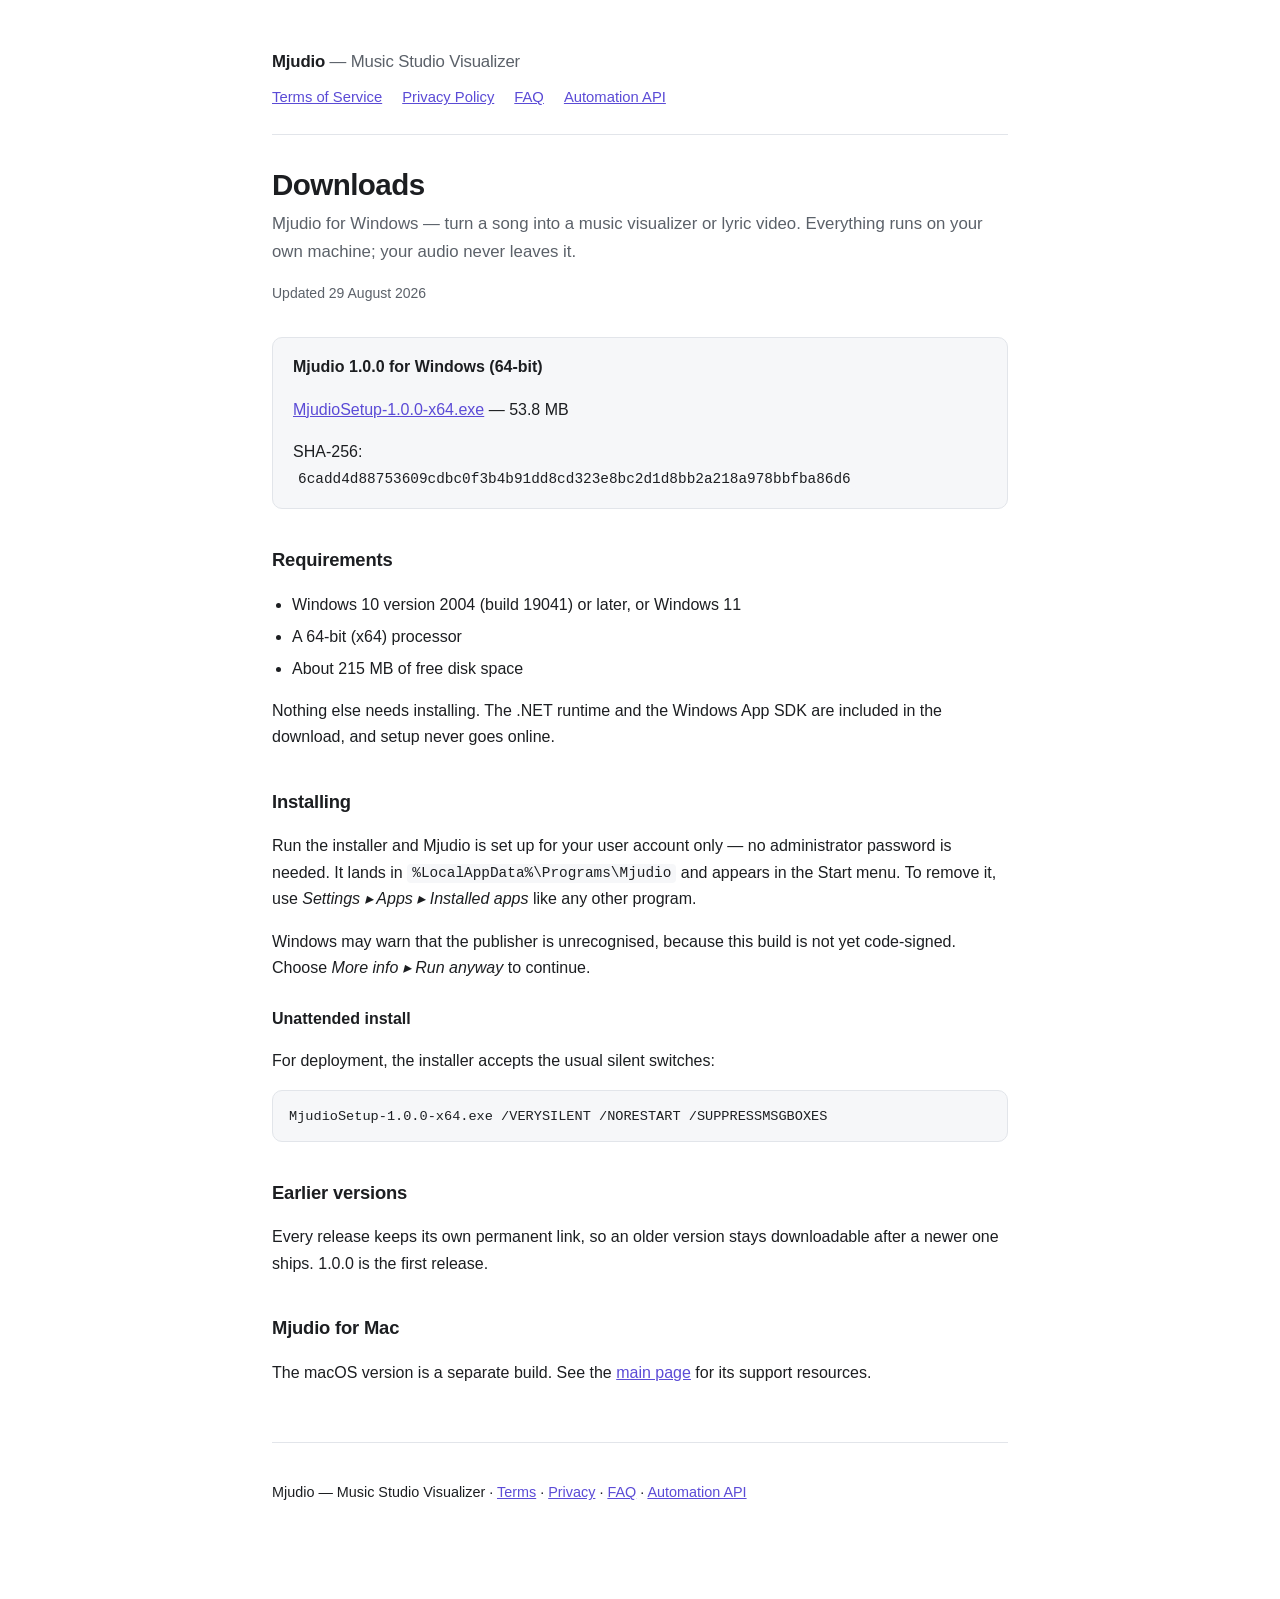
==== downloads/index.html @ e99daeb4 "Host the Mjudio for Windows 1.0.0 installer The Microsoft Store's EXE/MSI submission flow asks the d" ====
<!doctype html>
<html lang="en">
<head>
<meta charset="utf-8">
<meta name="viewport" content="width=device-width, initial-scale=1">
<title>Downloads — Mjudio</title>
<link rel="stylesheet" href="../style.css">
</head>
<body>
<div class="wrap">

<header>
  <a class="brand" href="../">Mjudio <span>— Music Studio Visualizer</span></a>
  <nav class="pages">
    <a href="../terms/">Terms of Service</a>
    <a href="../privacy/">Privacy Policy</a>
    <a href="../faq/">FAQ</a>
    <a href="../tutorial/">Automation API</a>
  </nav>
</header>

<h1>Downloads</h1>
<p class="lede">Mjudio for Windows — turn a song into a music visualizer or lyric video.
Everything runs on your own machine; your audio never leaves it.</p>
<p class="updated">Updated 29 August 2026</p>

<div class="card">
  <p><strong>Mjudio 1.0.0 for Windows (64-bit)</strong></p>
  <p><a href="1.0.0/MjudioSetup-1.0.0-x64.exe">MjudioSetup-1.0.0-x64.exe</a> — 53.8 MB</p>
  <p>SHA-256:<br>
     <code>6cadd4d88753609cdbc0f3b4b91dd8cd323e8bc2d1d8bb2a218a978bbfba86d6</code></p>
</div>

<h2>Requirements</h2>
<ul>
  <li>Windows 10 version 2004 (build 19041) or later, or Windows 11</li>
  <li>A 64-bit (x64) processor</li>
  <li>About 215 MB of free disk space</li>
</ul>
<p>Nothing else needs installing. The .NET runtime and the Windows App SDK are included in the
   download, and setup never goes online.</p>

<h2>Installing</h2>
<p>Run the installer and Mjudio is set up for your user account only — no administrator password
   is needed. It lands in <code>%LocalAppData%\Programs\Mjudio</code> and appears in the Start menu.
   To remove it, use <em>Settings ▸ Apps ▸ Installed apps</em> like any other program.</p>
<p>Windows may warn that the publisher is unrecognised, because this build is not yet
   code-signed. Choose <em>More info ▸ Run anyway</em> to continue.</p>

<h3>Unattended install</h3>
<p>For deployment, the installer accepts the usual silent switches:</p>
<pre><code>MjudioSetup-1.0.0-x64.exe /VERYSILENT /NORESTART /SUPPRESSMSGBOXES</code></pre>

<h2>Earlier versions</h2>
<p>Every release keeps its own permanent link, so an older version stays downloadable after a
   newer one ships. 1.0.0 is the first release.</p>

<h2>Mjudio for Mac</h2>
<p>The macOS version is a separate build. See the <a href="../">main page</a> for its support
   resources.</p>

<footer>
  <p>Mjudio — Music Studio Visualizer ·
     <a href="../terms/">Terms</a> ·
     <a href="../privacy/">Privacy</a> ·
     <a href="../faq/">FAQ</a> ·
     <a href="../tutorial/">Automation API</a></p>
</footer>

</div>
</body>
</html>
---- style.css ----
/* Shared styling for the Mjudio support pages. Plain CSS, no build step: these
   pages are served straight off GitHub Pages and must render with no network. */
:root {
  --bg: #ffffff;
  --surface: #f6f7f9;
  --text: #1c1e21;
  --muted: #5b6169;
  --rule: #e2e5ea;
  --accent: #5b4bd6;
}
@media (prefers-color-scheme: dark) {
  :root {
    --bg: #14151a;
    --surface: #1d1f26;
    --text: #ecedf0;
    --muted: #a2a8b4;
    --rule: #2c2f38;
    --accent: #9c8cff;
  }
}
* { box-sizing: border-box; }
body {
  margin: 0;
  padding: 0 1.25rem 5rem;
  background: var(--bg);
  color: var(--text);
  font: 16px/1.65 -apple-system, BlinkMacSystemFont, "Segoe UI", Roboto, Helvetica, Arial, sans-serif;
  -webkit-text-size-adjust: 100%;
}
.wrap { max-width: 46rem; margin: 0 auto; }
header { padding: 3rem 0 1.5rem; border-bottom: 1px solid var(--rule); margin-bottom: 2rem; }
.brand { font-size: 1.05rem; font-weight: 600; letter-spacing: -0.01em; text-decoration: none; color: var(--text); }
.brand span { color: var(--muted); font-weight: 400; }
h1 { font-size: 1.85rem; line-height: 1.25; letter-spacing: -0.02em; margin: 1.5rem 0 0.4rem; }
h2 { font-size: 1.15rem; letter-spacing: -0.01em; margin: 2.25rem 0 0.6rem; }
h3 { font-size: 1rem; margin: 1.5rem 0 0.35rem; }
p, li { color: var(--text); }
.lede { color: var(--muted); font-size: 1.05rem; margin-top: 0; }
.updated { color: var(--muted); font-size: 0.875rem; margin: 0 0 2rem; }
a { color: var(--accent); }
ul { padding-left: 1.25rem; }
li { margin: 0.35rem 0; }
code { background: var(--surface); padding: 0.1em 0.35em; border-radius: 4px; font-size: 0.9em; }
pre {
  background: var(--surface);
  border: 1px solid var(--rule);
  border-radius: 10px;
  padding: 0.9rem 1rem;
  margin: 1rem 0;
  overflow-x: auto;
  font-size: 0.85rem;
  line-height: 1.55;
}
pre code { background: none; padding: 0; font-size: inherit; }
.card { background: var(--surface); border: 1px solid var(--rule); border-radius: 10px; padding: 1rem 1.25rem; margin: 1.5rem 0; }
.card p:last-child { margin-bottom: 0; }
.card p:first-child { margin-top: 0; }
table { width: 100%; border-collapse: collapse; margin: 1rem 0; font-size: 0.95rem; }
th, td { text-align: left; padding: 0.55rem 0.6rem; border-bottom: 1px solid var(--rule); vertical-align: top; }
th { color: var(--muted); font-weight: 600; font-size: 0.85rem; text-transform: uppercase; letter-spacing: 0.04em; }
.tablewrap { overflow-x: auto; }
nav.pages { display: flex; flex-wrap: wrap; gap: 0.4rem 1.25rem; margin-top: 0.6rem; }
nav.pages a { font-size: 0.925rem; }
footer { margin-top: 3.5rem; padding-top: 1.5rem; border-top: 1px solid var(--rule); color: var(--muted); font-size: 0.9rem; }
footer a { color: var(--accent); }
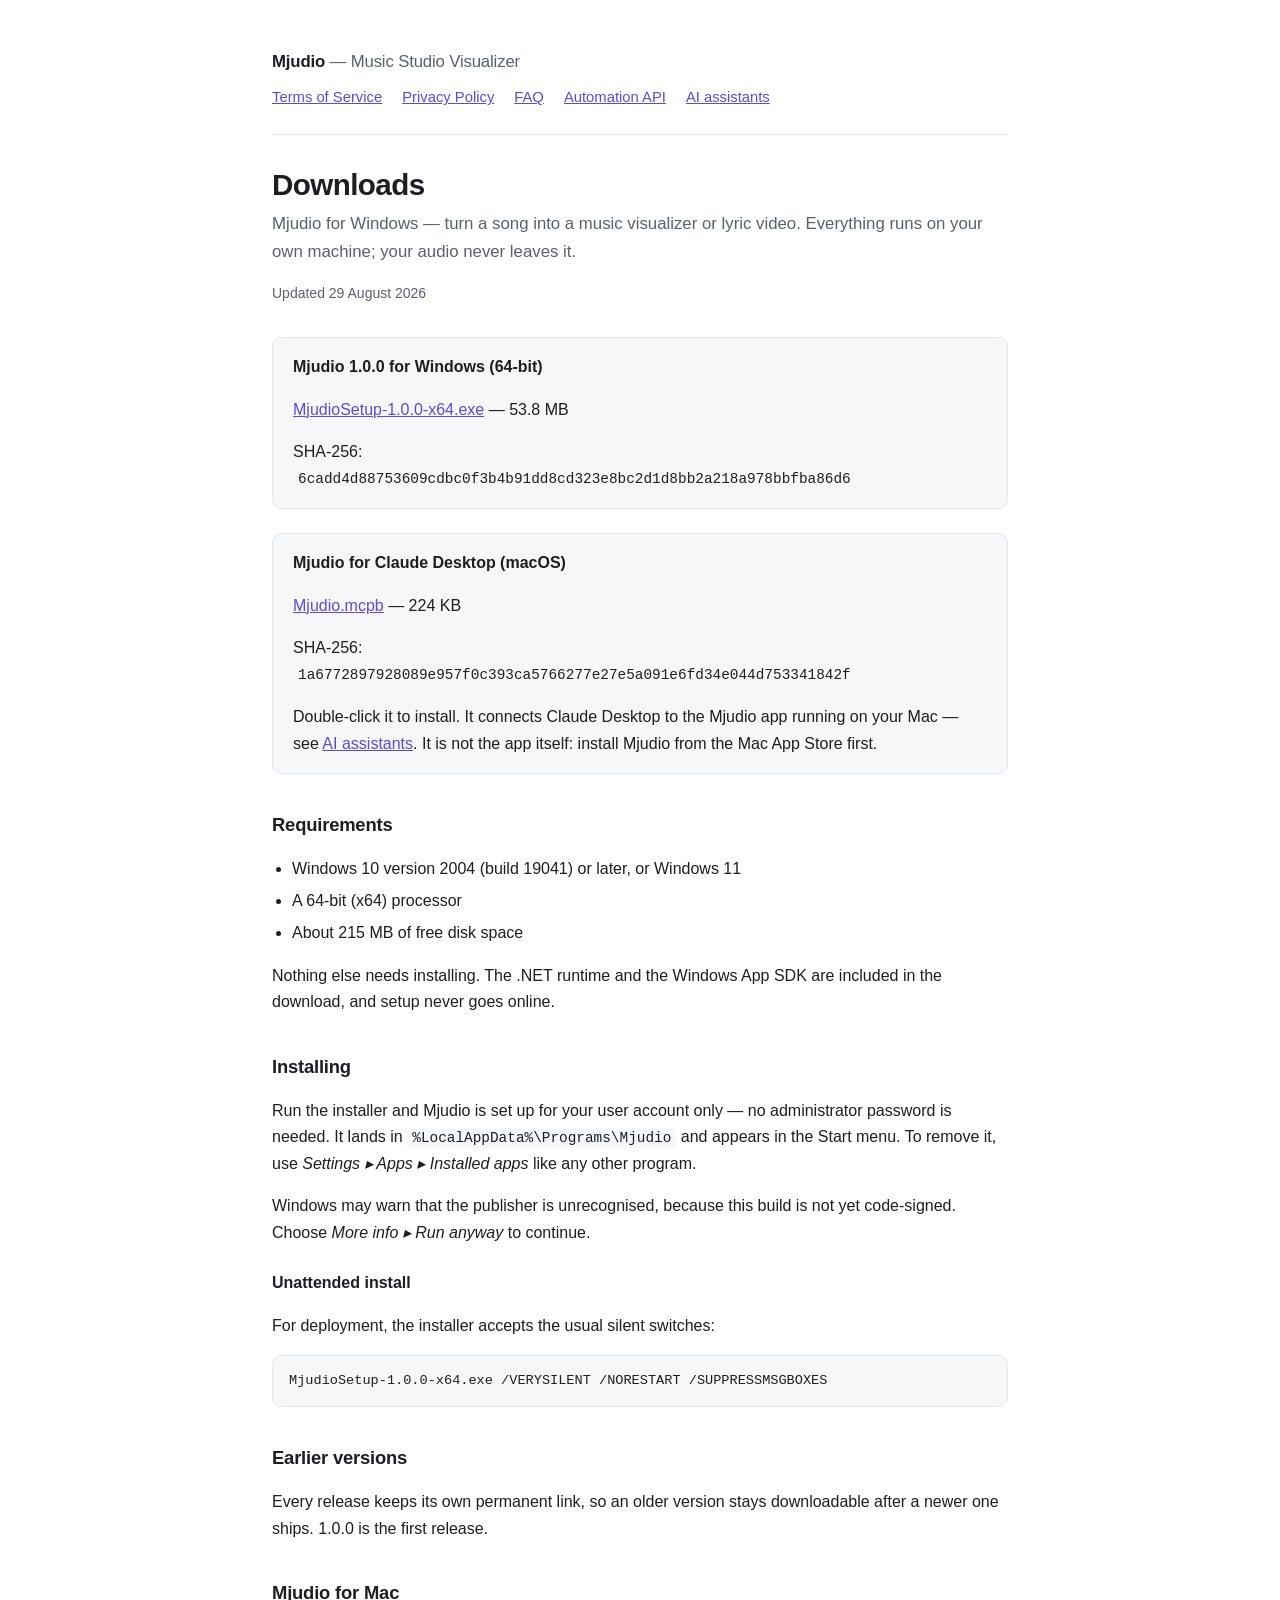
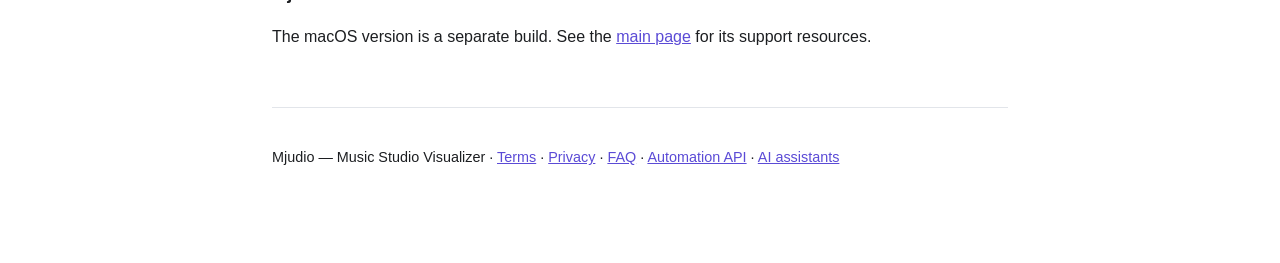
==== commit 6d755e55: "Add the AI assistants page and the Claude Desktop extension Mjudio 2.0 speaks the Model Context Prot" ====
--- a/downloads/index.html
+++ b/downloads/index.html
@@ -16,6 +16,7 @@
     <a href="../privacy/">Privacy Policy</a>
     <a href="../faq/">FAQ</a>
     <a href="../tutorial/">Automation API</a>
+    <a href="../mcp/">AI assistants</a>
   </nav>
 </header>
 
@@ -29,6 +30,16 @@
   <p><a href="1.0.0/MjudioSetup-1.0.0-x64.exe">MjudioSetup-1.0.0-x64.exe</a> — 53.8 MB</p>
   <p>SHA-256:<br>
      <code>6cadd4d88753609cdbc0f3b4b91dd8cd323e8bc2d1d8bb2a218a978bbfba86d6</code></p>
+</div>
+
+<div class="card">
+  <p><strong>Mjudio for Claude Desktop (macOS)</strong></p>
+  <p><a href="Mjudio.mcpb">Mjudio.mcpb</a> — 224 KB</p>
+  <p>SHA-256:<br>
+     <code>1a6772897928089e957f0c393ca5766277e27e5a091e6fd34e044d753341842f</code></p>
+  <p>Double-click it to install. It connects Claude Desktop to the Mjudio app running on your
+     Mac — see <a href="../mcp/">AI assistants</a>. It is not the app itself: install Mjudio
+     from the Mac App Store first.</p>
 </div>
 
 <h2>Requirements</h2>
@@ -64,7 +75,8 @@
      <a href="../terms/">Terms</a> ·
      <a href="../privacy/">Privacy</a> ·
      <a href="../faq/">FAQ</a> ·
-     <a href="../tutorial/">Automation API</a></p>
+     <a href="../tutorial/">Automation API</a> ·
+     <a href="../mcp/">AI assistants</a></p>
 </footer>
 
 </div>
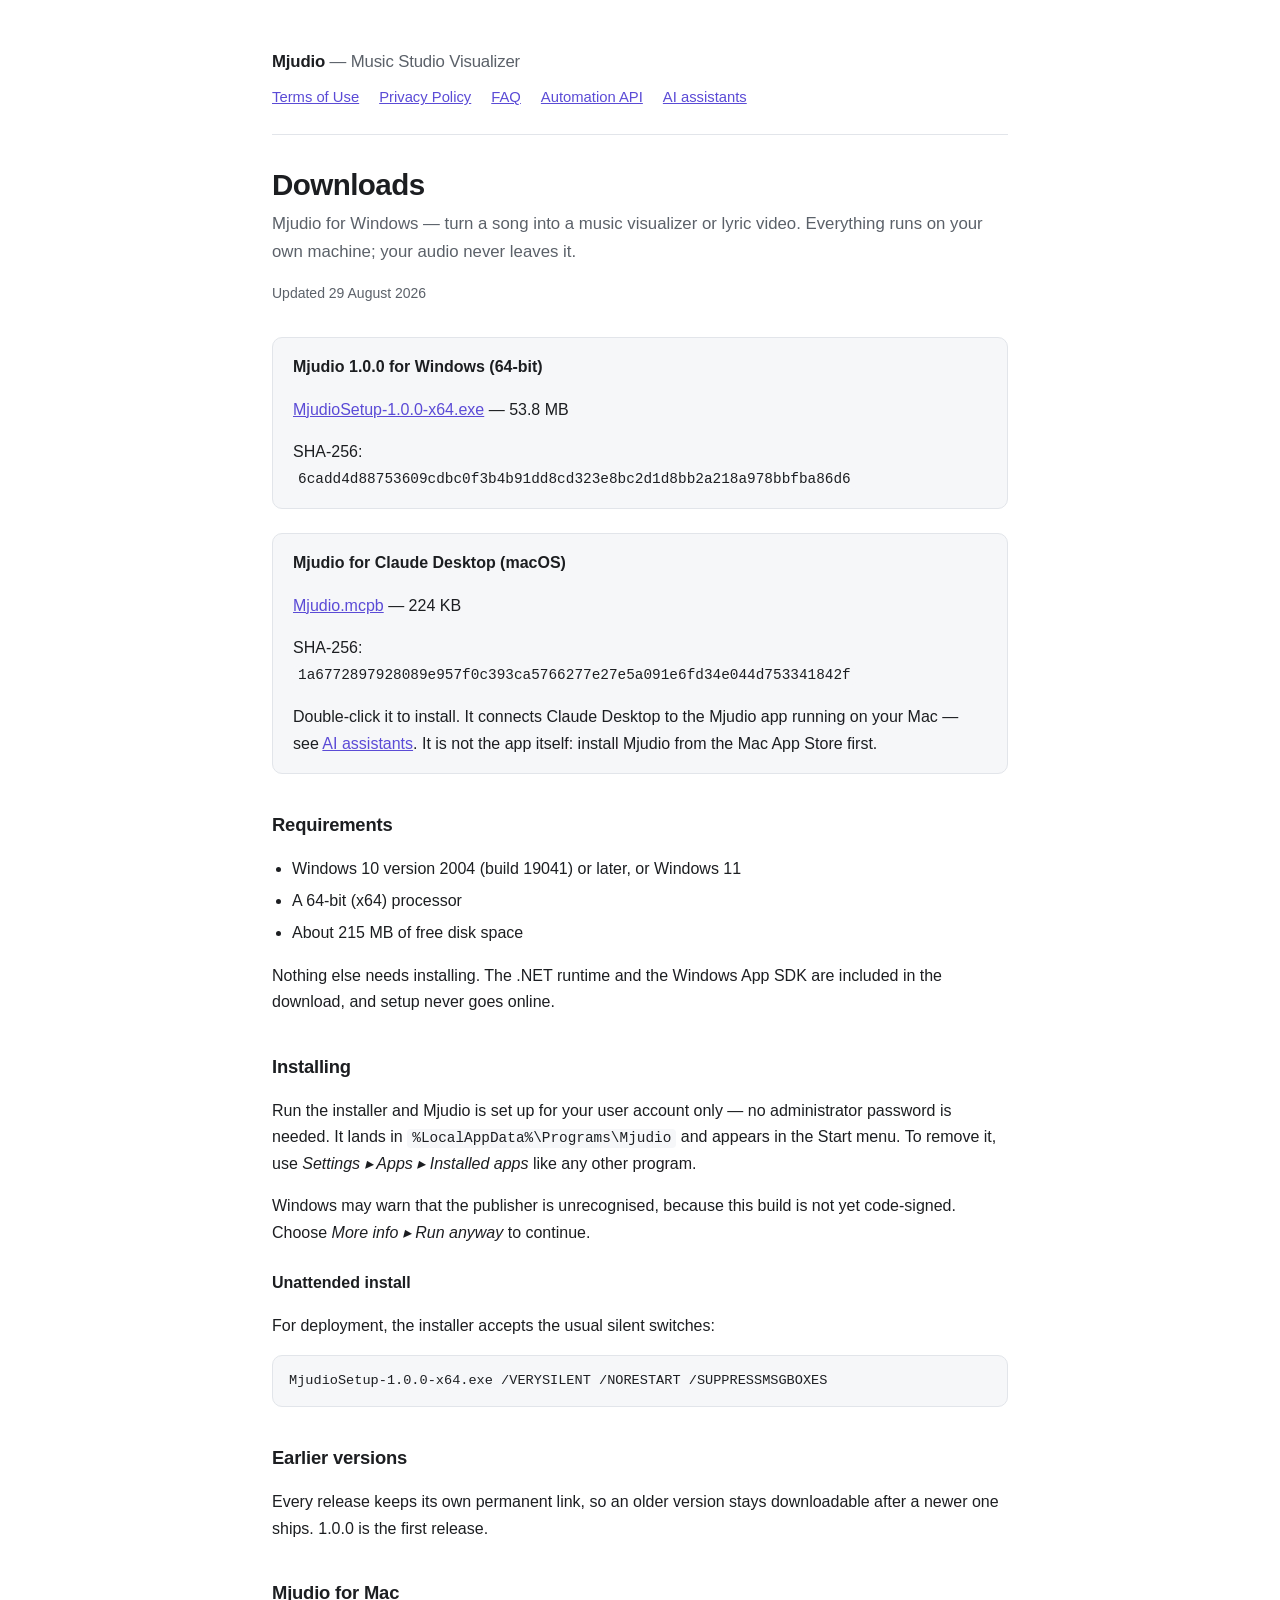
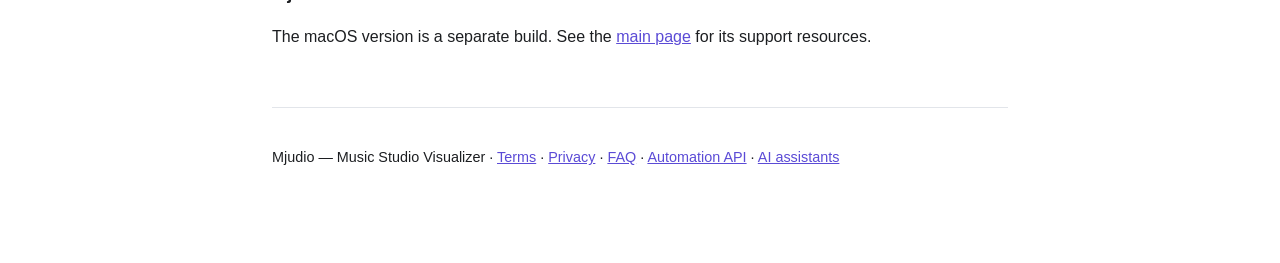
==== commit 6cabed6f: "Name the licence: Apple's standard EULA plus these terms, on Mac, iPhone and iPad App Review (Guidel" ====
--- a/downloads/index.html
+++ b/downloads/index.html
@@ -12,7 +12,7 @@
 <header>
   <a class="brand" href="../">Mjudio <span>— Music Studio Visualizer</span></a>
   <nav class="pages">
-    <a href="../terms/">Terms of Service</a>
+    <a href="../terms/">Terms of Use</a>
     <a href="../privacy/">Privacy Policy</a>
     <a href="../faq/">FAQ</a>
     <a href="../tutorial/">Automation API</a>
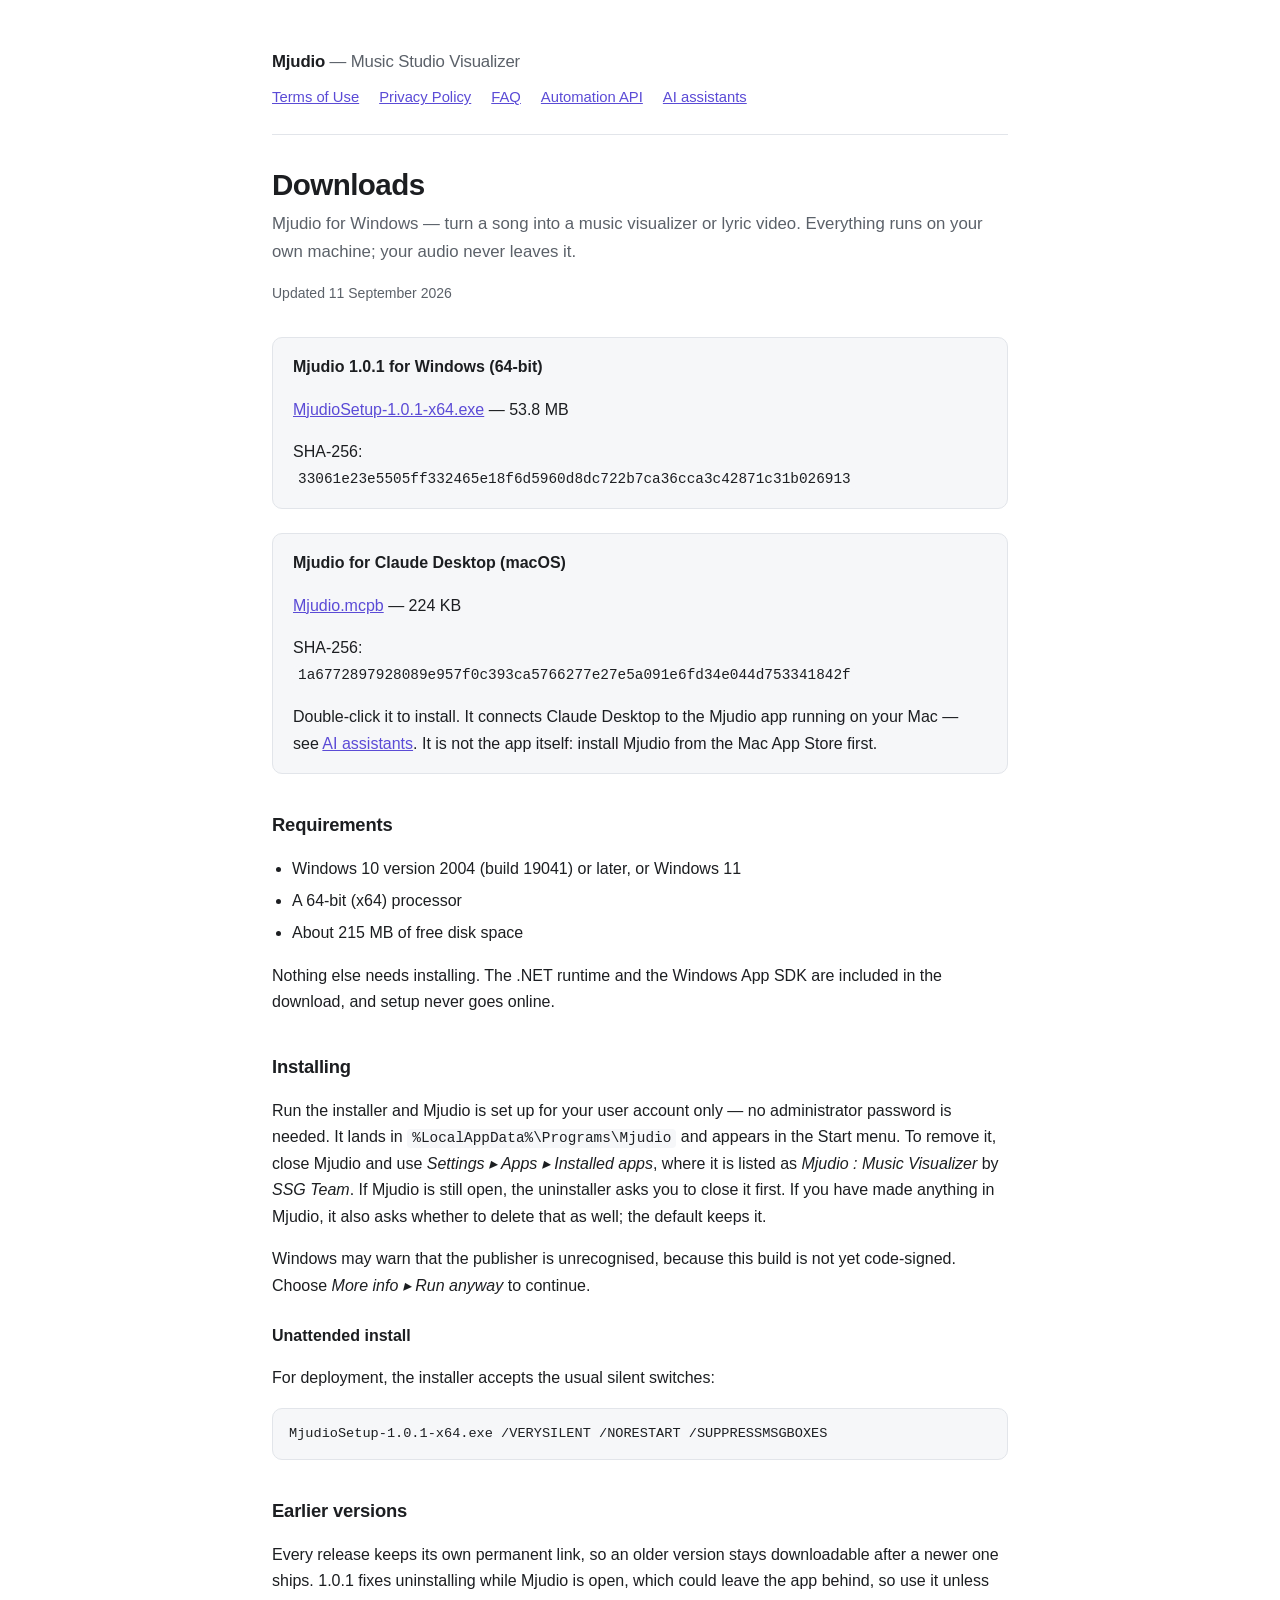
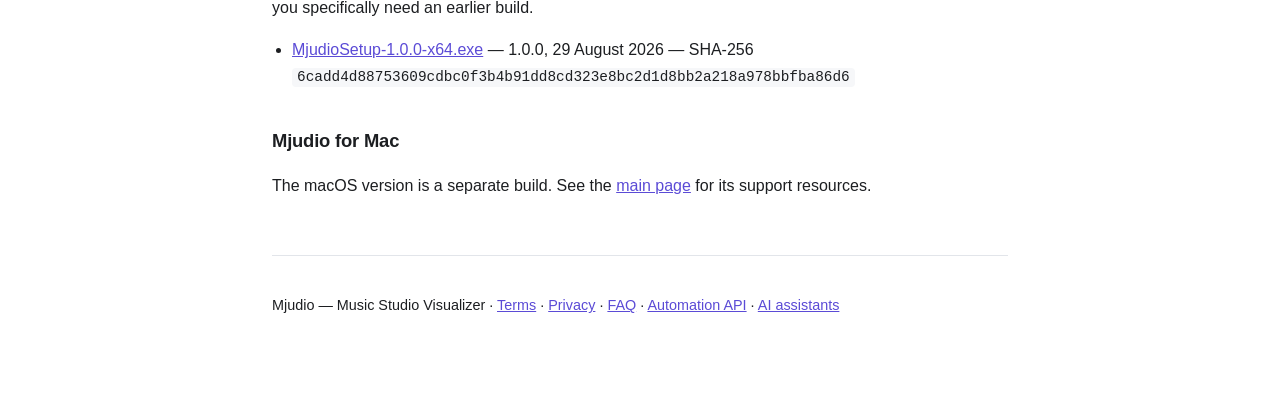
==== commit f14f5c59: "Point the Windows download links at 1.0.1 The Windows hub and the downloads page still offered 1.0.0" ====
--- a/downloads/index.html
+++ b/downloads/index.html
@@ -23,13 +23,13 @@
 <h1>Downloads</h1>
 <p class="lede">Mjudio for Windows — turn a song into a music visualizer or lyric video.
 Everything runs on your own machine; your audio never leaves it.</p>
-<p class="updated">Updated 29 August 2026</p>
+<p class="updated">Updated 11 September 2026</p>
 
 <div class="card">
-  <p><strong>Mjudio 1.0.0 for Windows (64-bit)</strong></p>
-  <p><a href="1.0.0/MjudioSetup-1.0.0-x64.exe">MjudioSetup-1.0.0-x64.exe</a> — 53.8 MB</p>
+  <p><strong>Mjudio 1.0.1 for Windows (64-bit)</strong></p>
+  <p><a href="1.0.1/MjudioSetup-1.0.1-x64.exe">MjudioSetup-1.0.1-x64.exe</a> — 53.8 MB</p>
   <p>SHA-256:<br>
-     <code>6cadd4d88753609cdbc0f3b4b91dd8cd323e8bc2d1d8bb2a218a978bbfba86d6</code></p>
+     <code>33061e23e5505ff332465e18f6d5960d8dc722b7ca36cca3c42871c31b026913</code></p>
 </div>
 
 <div class="card">
@@ -54,17 +54,25 @@
 <h2>Installing</h2>
 <p>Run the installer and Mjudio is set up for your user account only — no administrator password
    is needed. It lands in <code>%LocalAppData%\Programs\Mjudio</code> and appears in the Start menu.
-   To remove it, use <em>Settings ▸ Apps ▸ Installed apps</em> like any other program.</p>
+   To remove it, close Mjudio and use <em>Settings ▸ Apps ▸ Installed apps</em>, where it is listed
+   as <em>Mjudio : Music Visualizer</em> by <em>SSG Team</em>. If Mjudio is still open, the
+   uninstaller asks you to close it first. If you have made anything in Mjudio, it also asks
+   whether to delete that as well; the default keeps it.</p>
 <p>Windows may warn that the publisher is unrecognised, because this build is not yet
    code-signed. Choose <em>More info ▸ Run anyway</em> to continue.</p>
 
 <h3>Unattended install</h3>
 <p>For deployment, the installer accepts the usual silent switches:</p>
-<pre><code>MjudioSetup-1.0.0-x64.exe /VERYSILENT /NORESTART /SUPPRESSMSGBOXES</code></pre>
+<pre><code>MjudioSetup-1.0.1-x64.exe /VERYSILENT /NORESTART /SUPPRESSMSGBOXES</code></pre>
 
 <h2>Earlier versions</h2>
 <p>Every release keeps its own permanent link, so an older version stays downloadable after a
-   newer one ships. 1.0.0 is the first release.</p>
+   newer one ships. 1.0.1 fixes uninstalling while Mjudio is open, which could leave the app
+   behind, so use it unless you specifically need an earlier build.</p>
+<ul>
+  <li><a href="1.0.0/MjudioSetup-1.0.0-x64.exe">MjudioSetup-1.0.0-x64.exe</a> — 1.0.0, 29 August
+      2026 — SHA-256 <code>6cadd4d88753609cdbc0f3b4b91dd8cd323e8bc2d1d8bb2a218a978bbfba86d6</code></li>
+</ul>
 
 <h2>Mjudio for Mac</h2>
 <p>The macOS version is a separate build. See the <a href="../">main page</a> for its support
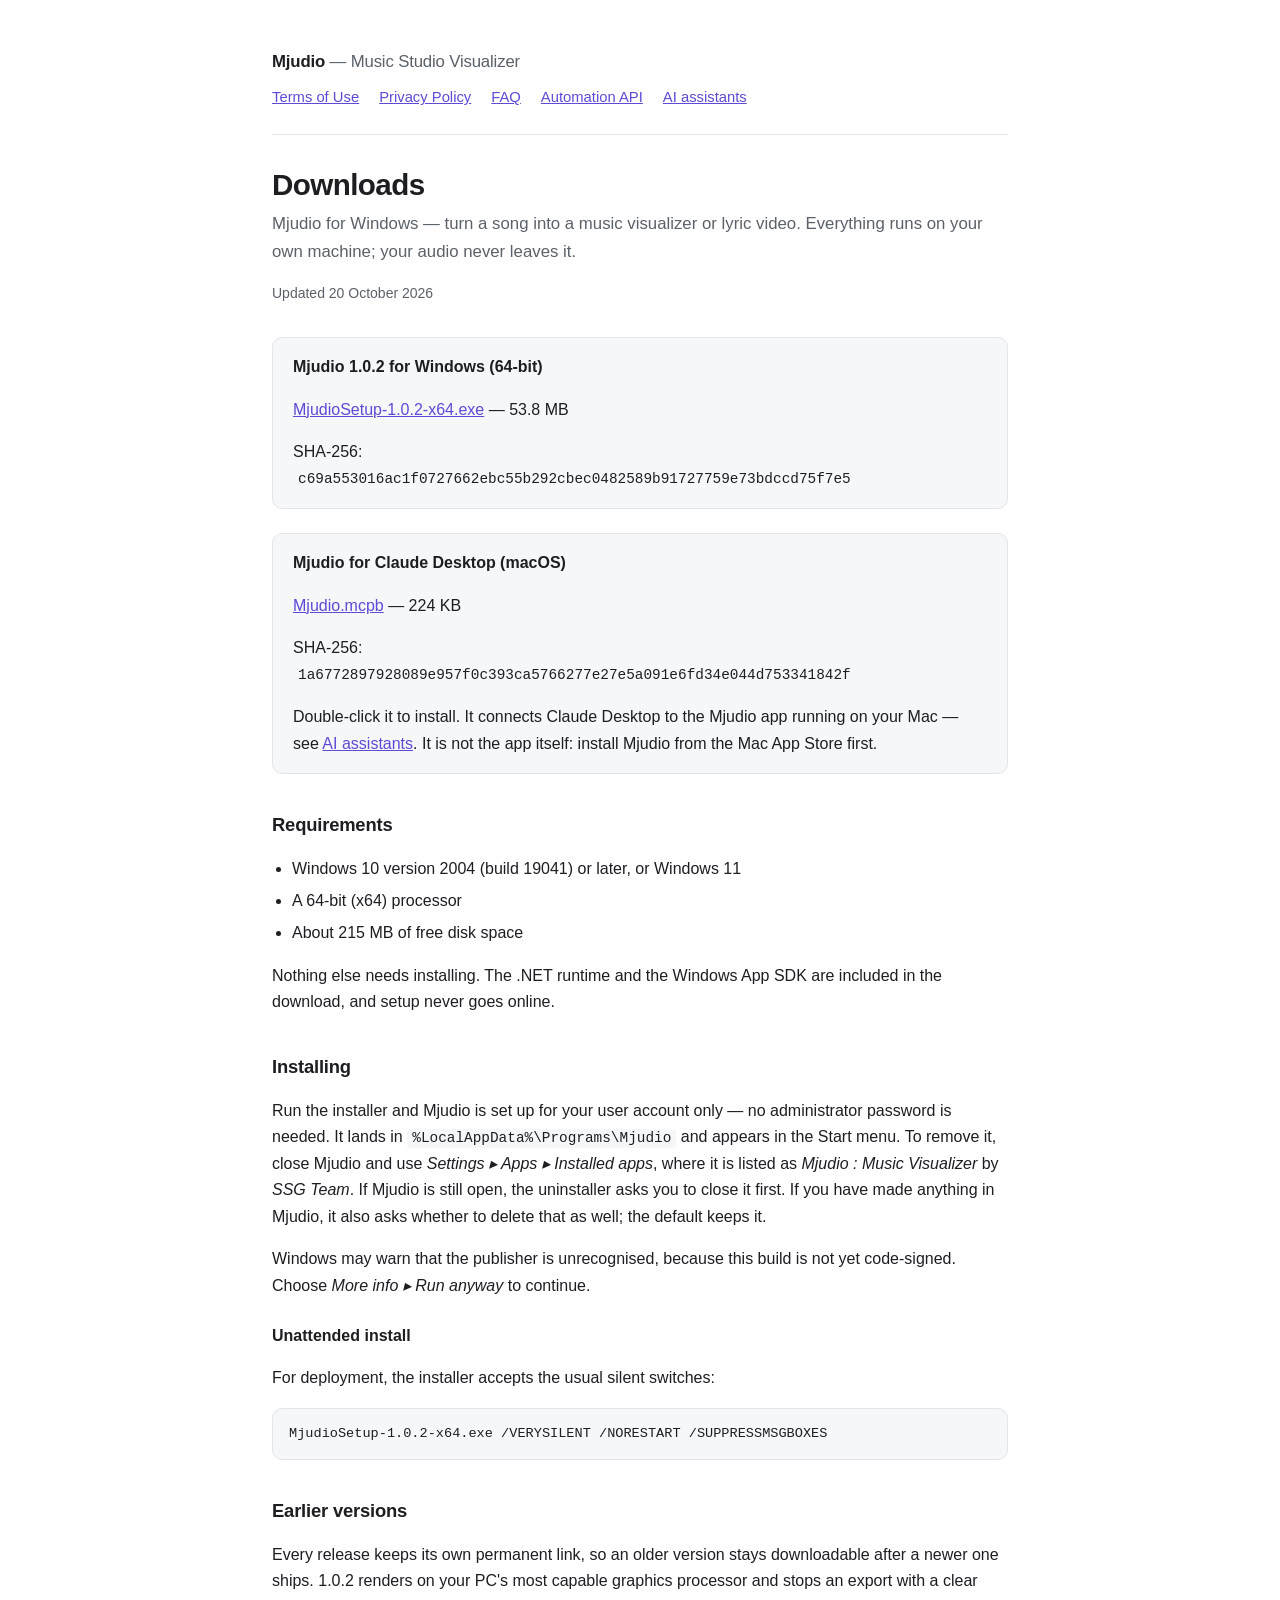
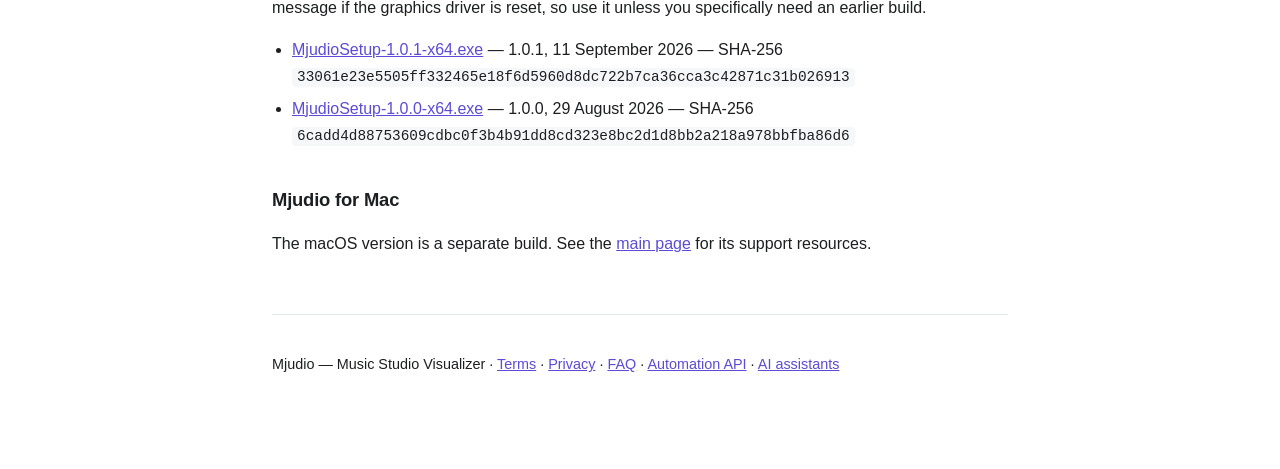
==== commit 7d605f75: "Host the Mjudio for Windows 1.0.2 installer and link it Installer 1.0.2 renders on the PC's high-per" ====
--- a/downloads/index.html
+++ b/downloads/index.html
@@ -23,13 +23,13 @@
 <h1>Downloads</h1>
 <p class="lede">Mjudio for Windows — turn a song into a music visualizer or lyric video.
 Everything runs on your own machine; your audio never leaves it.</p>
-<p class="updated">Updated 11 September 2026</p>
+<p class="updated">Updated 20 October 2026</p>
 
 <div class="card">
-  <p><strong>Mjudio 1.0.1 for Windows (64-bit)</strong></p>
-  <p><a href="1.0.1/MjudioSetup-1.0.1-x64.exe">MjudioSetup-1.0.1-x64.exe</a> — 53.8 MB</p>
+  <p><strong>Mjudio 1.0.2 for Windows (64-bit)</strong></p>
+  <p><a href="1.0.2/MjudioSetup-1.0.2-x64.exe">MjudioSetup-1.0.2-x64.exe</a> — 53.8 MB</p>
   <p>SHA-256:<br>
-     <code>33061e23e5505ff332465e18f6d5960d8dc722b7ca36cca3c42871c31b026913</code></p>
+     <code>c69a553016ac1f0727662ebc55b292cbec0482589b91727759e73bdccd75f7e5</code></p>
 </div>
 
 <div class="card">
@@ -63,13 +63,16 @@
 
 <h3>Unattended install</h3>
 <p>For deployment, the installer accepts the usual silent switches:</p>
-<pre><code>MjudioSetup-1.0.1-x64.exe /VERYSILENT /NORESTART /SUPPRESSMSGBOXES</code></pre>
+<pre><code>MjudioSetup-1.0.2-x64.exe /VERYSILENT /NORESTART /SUPPRESSMSGBOXES</code></pre>
 
 <h2>Earlier versions</h2>
 <p>Every release keeps its own permanent link, so an older version stays downloadable after a
-   newer one ships. 1.0.1 fixes uninstalling while Mjudio is open, which could leave the app
-   behind, so use it unless you specifically need an earlier build.</p>
+   newer one ships. 1.0.2 renders on your PC's most capable graphics processor and stops an export
+   with a clear message if the graphics driver is reset, so use it unless you specifically need an
+   earlier build.</p>
 <ul>
+  <li><a href="1.0.1/MjudioSetup-1.0.1-x64.exe">MjudioSetup-1.0.1-x64.exe</a> — 1.0.1, 11 September
+      2026 — SHA-256 <code>33061e23e5505ff332465e18f6d5960d8dc722b7ca36cca3c42871c31b026913</code></li>
   <li><a href="1.0.0/MjudioSetup-1.0.0-x64.exe">MjudioSetup-1.0.0-x64.exe</a> — 1.0.0, 29 August
       2026 — SHA-256 <code>6cadd4d88753609cdbc0f3b4b91dd8cd323e8bc2d1d8bb2a218a978bbfba86d6</code></li>
 </ul>
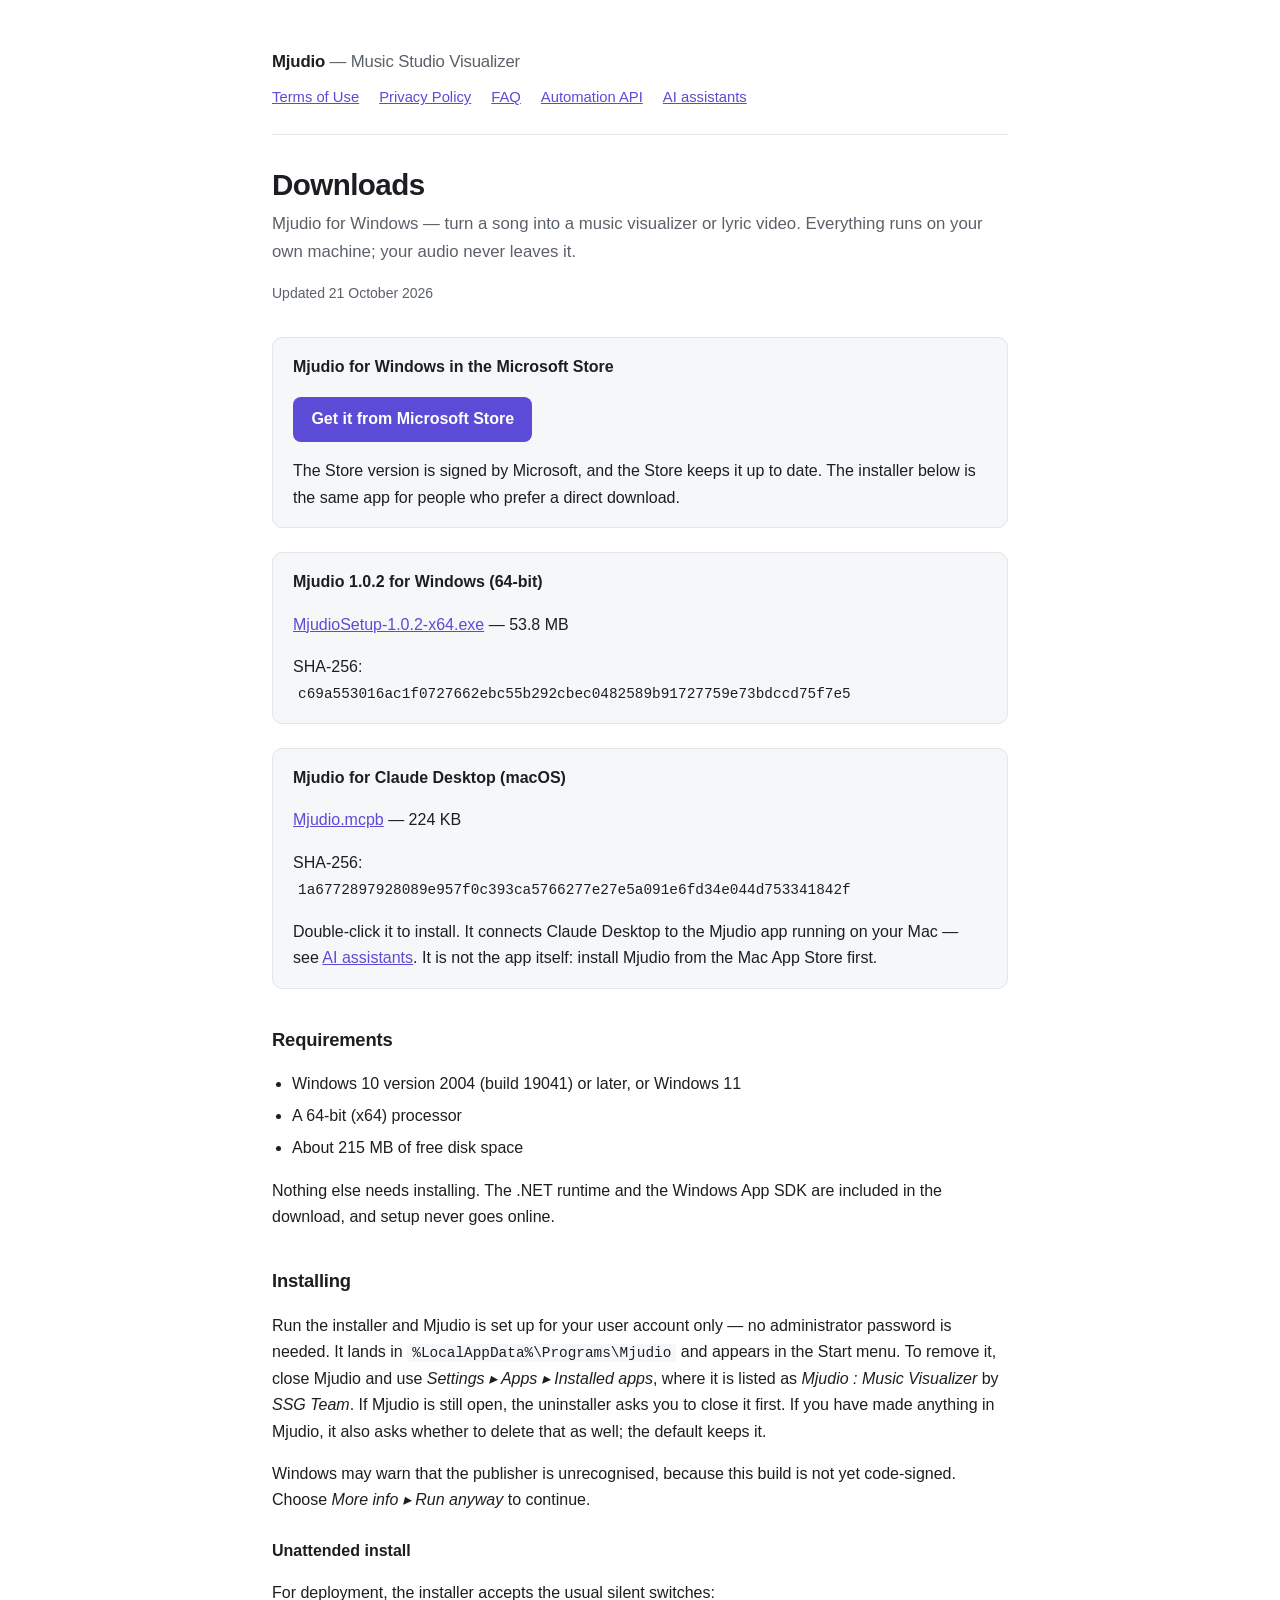
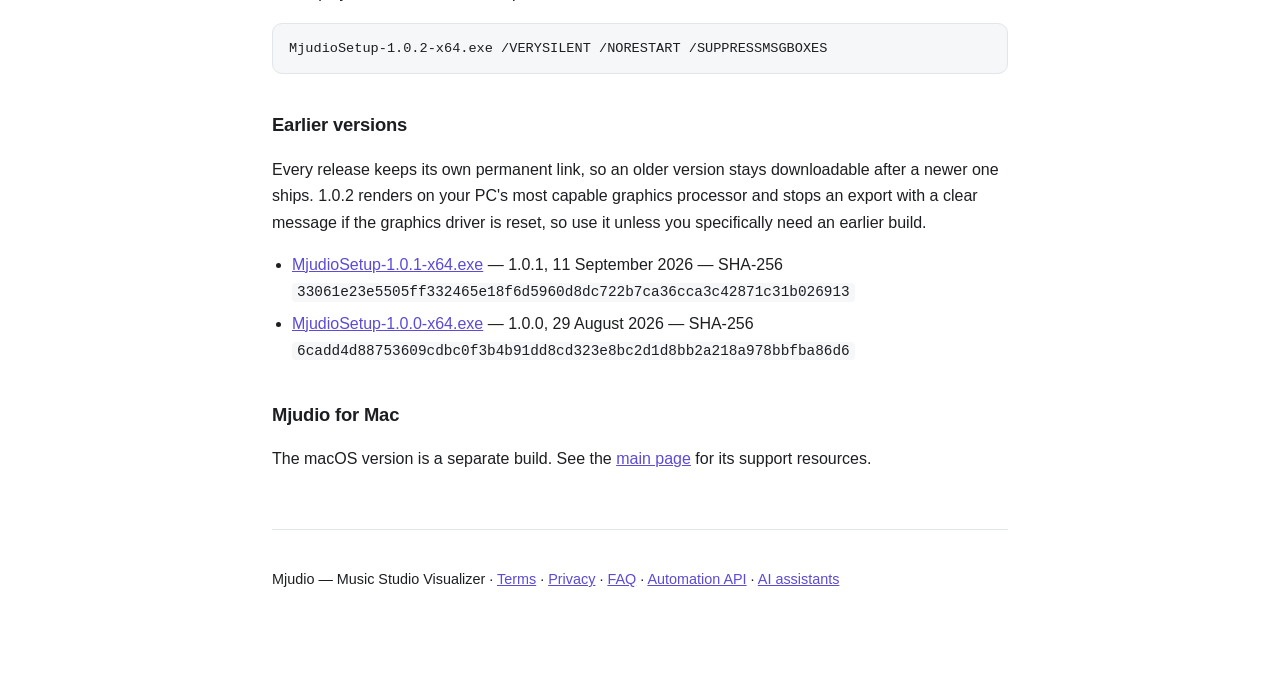
==== commit 6057984c: "Link the Microsoft Store listing for Mjudio for Windows Mjudio for Windows is now in the Microsoft S" ====
--- a/downloads/index.html
+++ b/downloads/index.html
@@ -23,7 +23,14 @@
 <h1>Downloads</h1>
 <p class="lede">Mjudio for Windows — turn a song into a music visualizer or lyric video.
 Everything runs on your own machine; your audio never leaves it.</p>
-<p class="updated">Updated 20 October 2026</p>
+<p class="updated">Updated 21 October 2026</p>
+
+<div class="card">
+  <p><strong>Mjudio for Windows in the Microsoft Store</strong></p>
+  <p><a class="button" href="https://apps.microsoft.com/detail/9NR6K8Z525C0">Get it from Microsoft Store</a></p>
+  <p>The Store version is signed by Microsoft, and the Store keeps it up to date. The
+     installer below is the same app for people who prefer a direct download.</p>
+</div>
 
 <div class="card">
   <p><strong>Mjudio 1.0.2 for Windows (64-bit)</strong></p>
--- a/style.css
+++ b/style.css
@@ -63,3 +63,15 @@
 nav.pages a { font-size: 0.925rem; }
 footer { margin-top: 3.5rem; padding-top: 1.5rem; border-top: 1px solid var(--rule); color: var(--muted); font-size: 0.9rem; }
 footer a { color: var(--accent); }
+/* A call-to-action link. Text uses --bg so it keeps contrast in both themes:
+   white on the light theme's accent, near-black on the dark theme's lighter accent. */
+a.button {
+  display: inline-block;
+  padding: 0.6rem 1.15rem;
+  border-radius: 8px;
+  background: var(--accent);
+  color: var(--bg);
+  font-weight: 600;
+  text-decoration: none;
+}
+a.button:hover { filter: brightness(1.08); }
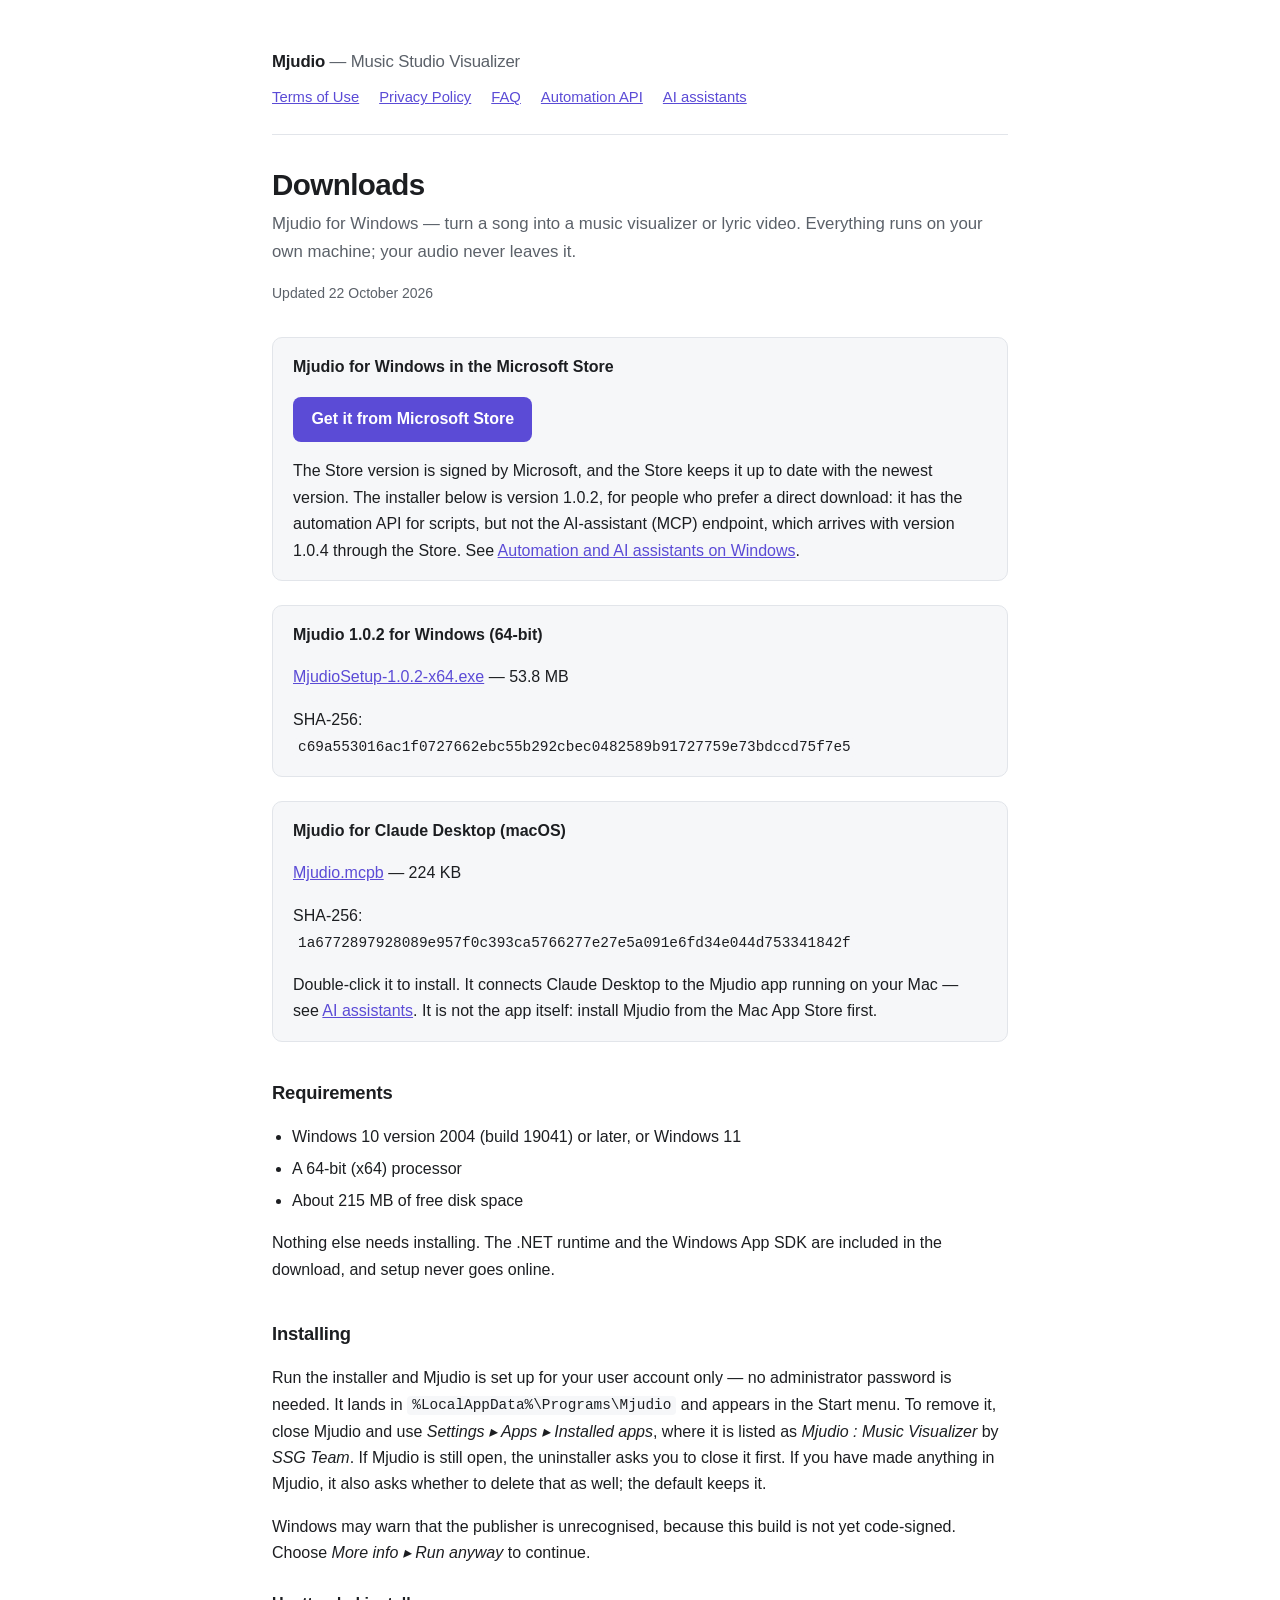
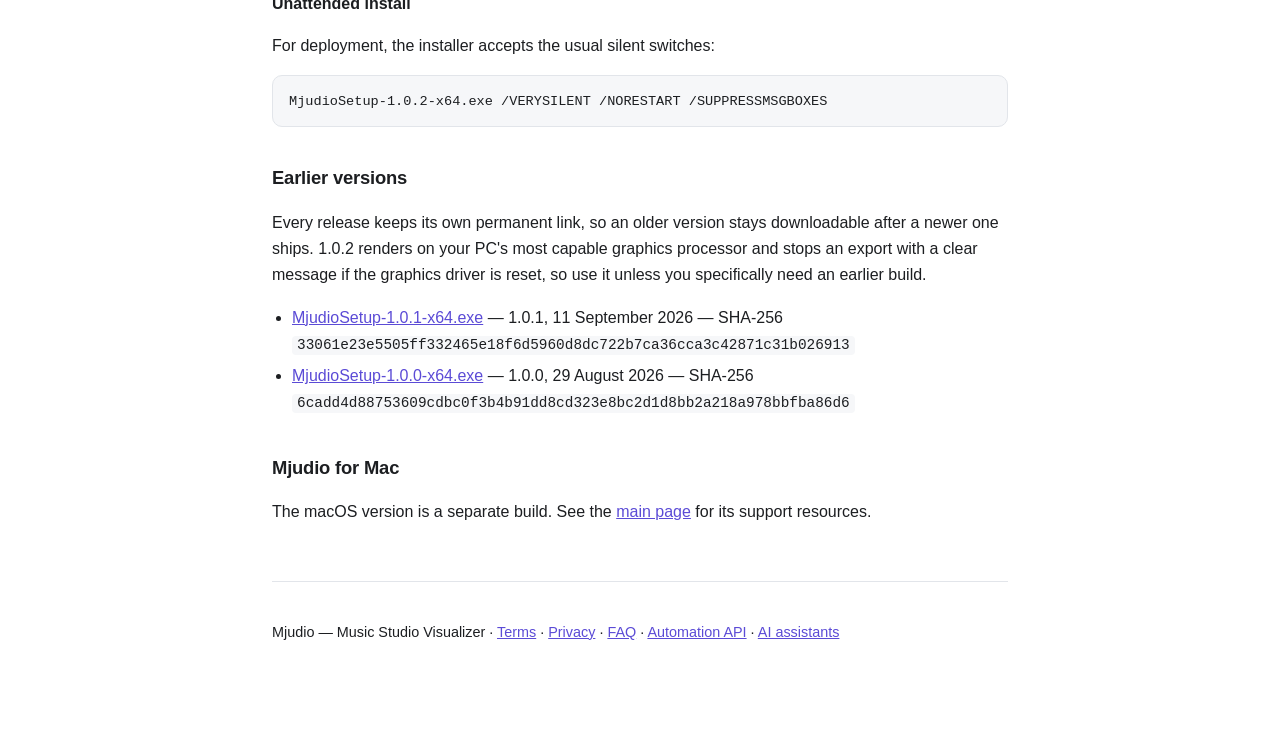
==== commit c23b9aaf: "Add the Windows automation and AI assistants guide, introduce auto-eliza-m A new page, windows/autom" ====
--- a/downloads/index.html
+++ b/downloads/index.html
@@ -23,13 +23,16 @@
 <h1>Downloads</h1>
 <p class="lede">Mjudio for Windows — turn a song into a music visualizer or lyric video.
 Everything runs on your own machine; your audio never leaves it.</p>
-<p class="updated">Updated 21 October 2026</p>
+<p class="updated">Updated 22 October 2026</p>
 
 <div class="card">
   <p><strong>Mjudio for Windows in the Microsoft Store</strong></p>
   <p><a class="button" href="https://apps.microsoft.com/detail/9NR6K8Z525C0">Get it from Microsoft Store</a></p>
-  <p>The Store version is signed by Microsoft, and the Store keeps it up to date. The
-     installer below is the same app for people who prefer a direct download.</p>
+  <p>The Store version is signed by Microsoft, and the Store keeps it up to date with the
+     newest version. The installer below is version 1.0.2, for people who prefer a direct
+     download: it has the automation API for scripts, but not the AI-assistant (MCP) endpoint,
+     which arrives with version 1.0.4 through the Store. See
+     <a href="../windows/automation/">Automation and AI assistants on Windows</a>.</p>
 </div>
 
 <div class="card">
